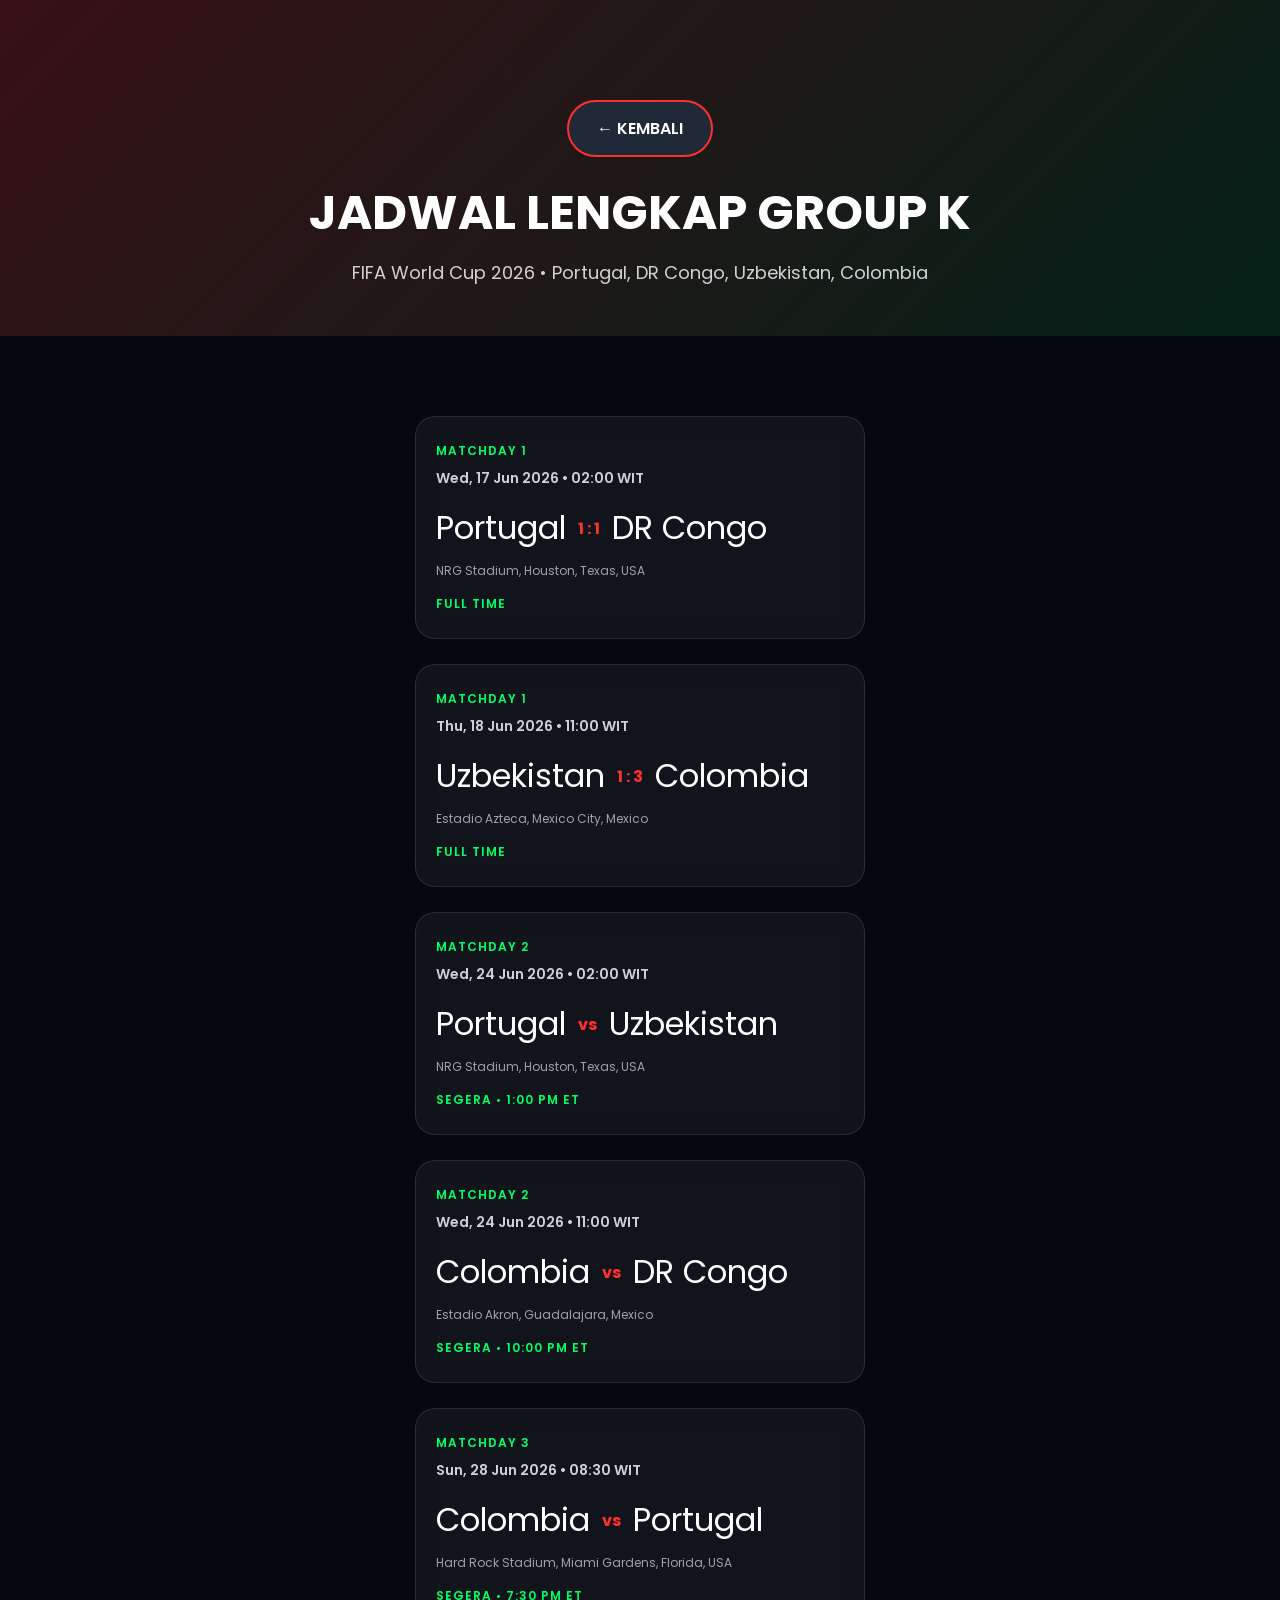
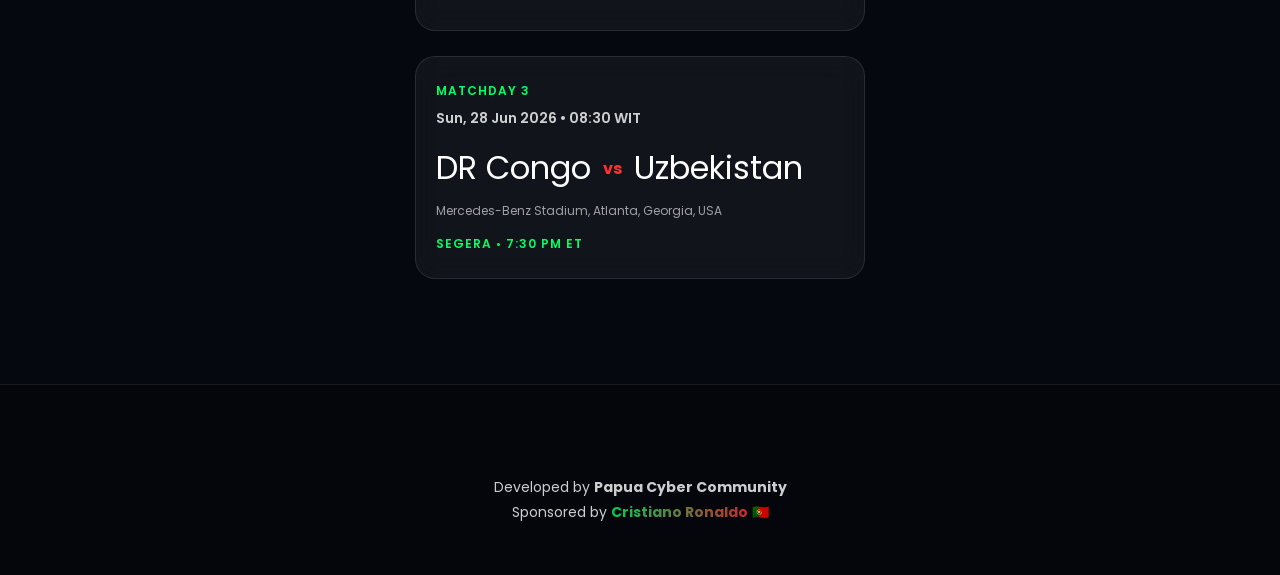
==== jadwal.html @ d337d622 "Update jadwal.html" ====
<!DOCTYPE html>
<html lang="id">

<head>
    <meta charset="UTF-8">
    <meta name="viewport" content="width=device-width, initial-scale=1.0">
    <title>Jadwal Lengkap Grup K - World Cup 2026</title>
    <link rel="stylesheet" href="style.css">
    <link href="https://fonts.googleapis.com/css2?family=Poppins:wght@300;400;500;600;700;800&display=swap" rel="stylesheet">
</head>

<body>
    <!-- HEADER JADWAL -->
    <section class="schedule-header">
        <a href="index.html" class="back-btn">← KEMBALI</a>
        <h1>JADWAL LENGKAP GROUP K</h1>
        <p>FIFA World Cup 2026 • Portugal, DR Congo, Uzbekistan, Colombia</p>
    </section>

    <!-- JADWAL LENGKAP GRUP K -->
    <section class="section">

        <!-- MATCHDAY 1 -->
        <div class="match-card-small">
            <div class="match-league-small">Matchday 1</div>
            <div class="match-date-small">Wed, 17 Jun 2026 • 02:00 WIT</div>
            <div class="match-teams-small">
                <span class="flag-small">Portugal</span>
                <span class="vs-small">1 : 1</span>
                <span class="flag-small">DR Congo</span>
            </div>
            <div class="venue-small">NRG Stadium, Houston, Texas, USA</div>
            <div class="match-status">Full Time</div>
        </div>

        <div class="match-card-small">
            <div class="match-league-small">Matchday 1</div>
            <div class="match-date-small">Thu, 18 Jun 2026 • 11:00 WIT</div>
            <div class="match-teams-small">
                <span class="flag-small">Uzbekistan</span>
                <span class="vs-small">1 : 3</span>
                <span class="flag-small">Colombia</span>
            </div>
            <div class="venue-small">Estadio Azteca, Mexico City, Mexico</div>
            <div class="match-status">Full Time</div>
        </div>

        <!-- MATCHDAY 2 -->
        <div class="match-card-small">
            <div class="match-league-small">Matchday 2</div>
            <div class="match-date-small">Wed, 24 Jun 2026 • 02:00 WIT</div>
            <div class="match-teams-small">
                <span class="flag-small">Portugal</span>
                <span class="vs-small">vs</span>
                <span class="flag-small">Uzbekistan</span>
            </div>
            <div class="venue-small">NRG Stadium, Houston, Texas, USA</div>
            <div class="match-status">Segera • 1:00 PM ET</div>
        </div>

        <div class="match-card-small">
            <div class="match-league-small">Matchday 2</div>
            <div class="match-date-small">Wed, 24 Jun 2026 • 11:00 WIT</div>
            <div class="match-teams-small">
                <span class="flag-small">Colombia</span>
                <span class="vs-small">vs</span>
                <span class="flag-small">DR Congo</span>
            </div>
            <div class="venue-small">Estadio Akron, Guadalajara, Mexico</div>
            <div class="match-status">Segera • 10:00 PM ET</div>
        </div>

        <!-- MATCHDAY 3 -->
        <div class="match-card-small">
            <div class="match-league-small">Matchday 3</div>
            <div class="match-date-small">Sun, 28 Jun 2026 • 08:30 WIT</div>
            <div class="match-teams-small">
                <span class="flag-small">Colombia</span>
                <span class="vs-small">vs</span>
                <span class="flag-small">Portugal</span>
            </div>
            <div class="venue-small">Hard Rock Stadium, Miami Gardens, Florida, USA</div>
            <div class="match-status">Segera • 7:30 PM ET</div>
        </div>

        <div class="match-card-small">
            <div class="match-league-small">Matchday 3</div>
            <div class="match-date-small">Sun, 28 Jun 2026 • 08:30 WIT</div>
            <div class="match-teams-small">
                <span class="flag-small">DR Congo</span>
                <span class="vs-small">vs</span>
                <span class="flag-small">Uzbekistan</span>
            </div>
            <div class="venue-small">Mercedes-Benz Stadium, Atlanta, Georgia, USA</div>
            <div class="match-status">Segera • 7:30 PM ET</div>
        </div>

    </section>

    <!-- FOOTER -->
    <footer>
    
        <br>
        <div class="footer-credit">
            Developed by <strong>Papua Cyber Community</strong><br>
            Sponsored by <strong>Cristiano Ronaldo</strong> 🇵🇹
        </div>
    </footer>

    <script src="script.js"></script>
</body>
    </html>
---- style.css ----
*{
    margin:0;
    padding:0;
    box-sizing:border-box;
}
html{
    scroll-behavior:smooth;
}
body{
    font-family:'Poppins',sans-serif;
    background:#05080f;
    color:#fff;
    overflow-x:hidden;
}

/* ================================= MENU - TRANSPARANT 100% ================================= */
.menu-container{
    position:fixed;
    top:20px;
    left:20px;
    z-index:999;
}
#menuBtn{
    width:55px;
    height:55px;
    border:none;
    background:transparent;
    cursor:pointer;
    font-size:28px;
    color:white;
    transition:.3s;
}
#menuBtn:hover{
    transform:scale(1.1);
    color:#00ff66;
}
#dropdownMenu{
    position:absolute;
    top:65px;
    left:0;
    width:220px;
    display:none;
    overflow:hidden;
    border-radius:15px;
    background:#111827;
    box-shadow:0 10px 30px rgba(0,0,0,.5);
    border:1px solid rgba(255,255,255,.1);
}
#dropdownMenu.show{
    display:block;
}
#dropdownMenu button{
    width:100%;
    border:none;
    background:none;
    color:white;
    text-align:left;
    padding:15px 20px;
    cursor:pointer;
    font-size:15px;
    transition:.3s;
}
#dropdownMenu button:hover{
    background:#1f2937;
}

/* ================================= MODAL ================================= */
.modal{
    display:none;
    position:fixed;
    inset:0;
    background:rgba(0,0,0,.8);
    justify-content:center;
    align-items:center;
    z-index:999;
}
.modal-content{
    width:90%;
    max-width:500px;
    background:#111827;
    padding:30px;
    border-radius:20px;
    text-align:center;
}
.modal-content h2{
    margin-bottom:15px;
}
.modal-content p{
    line-height:1.8;
}
#closeModal{
    margin-top:20px;
    border:none;
    padding:12px 25px;
    border-radius:10px;
    background:#dc2626;
    color:white;
    cursor:pointer;
    transition:.3s;
}
#closeModal:hover{
    opacity:.9;
}

/* ================================= HERO ================================= */
.hero{
    min-height:100vh;
    background:linear-gradient(rgba(0,0,0,.70),rgba(0,0,0,.70)),url('portugal.jpg');
    background-size:cover;
    background-position:center;
    display:flex;
    align-items:center;
}
.hero-content{
    width:100%;
    max-width:1200px;
    margin:auto;
    padding:120px 40px;
}
.hero-content small{
    display:block;
    color:#00ff66;
    font-size:18px;
    font-weight:600;
    margin-bottom:10px;
}
.hero-content h1{
    font-size:clamp(55px,8vw,100px);
    font-weight:800;
    line-height:1;
}
.hero-content h1 span{
    display:block;
    color:#ff3030;
}
.divider{
    width:350px;
    max-width:90%;
    height:4px;
    border-radius:50px;
    margin:25px 0;
    background:linear-gradient(90deg,#00ff66,#ff3030);
}
.hero-content p{
    max-width:650px;
    font-size:20px;
    line-height:1.8;
    margin-bottom:35px;
}

/* ================================= BUTTON ================================= */
.hero-buttons{
    display:flex;
    flex-wrap:wrap;
    gap:15px;
}
#joinMainBtn{
    border:none;
    background:#25D366;
    color:white;
    padding:18px 30px;
    border-radius:50px;
    font-size:16px;
    font-weight:700;
    cursor:pointer;
    transition:.3s;
    box-shadow:0 10px 25px rgba(37,211,102,.3);
}
#joinMainBtn:hover{
    transform:translateY(-4px);
}

/* ================================= SECTION ================================= */
.section{
    padding:80px 20px;
}
.section-title{
    text-align:center;
    font-size:42px;
    margin-bottom:50px;
}

/* ================================= SCHEDULE HEADER HALAMAN JADWAL ================================= */
.schedule-header{
    padding:100px 20px 50px;
    text-align:center;
    background:linear-gradient(135deg,rgba(255,48,48,.2),rgba(0,255,102,.1));
}
.schedule-header h1{
    font-size:48px;
    margin:20px 0 10px;
}
.schedule-header p{
    font-size:18px;
    opacity:.8;
}

/* ================================= BACK BUTTON ================================= */
.back-btn{
    display:inline-block;
    text-decoration:none;
    background:#1f2937;
    color:white;
    border:2px solid #ff3030;
    padding:14px 28px;
    border-radius:50px;
    font-size:16px;
    font-weight:600;
    cursor:pointer;
    transition:.3s;
}
.back-btn:hover{
    background:#ff3030;
    transform:translateY(-3px);
}

/* ================================= MATCH CARD BESAR HOME ================================= */
.match-card{
    max-width:800px;
    margin:0 auto 35px;
    background:linear-gradient(135deg,rgba(255,48,48,.15),rgba(0,255,102,.10));
    border:1px solid rgba(255,255,255,.12);
    backdrop-filter:blur(20px);
    border-radius:30px;
    padding:40px 30px;
    text-align:center;
    box-shadow:0 20px 60px rgba(0,0,0,.4);
    transition:.3s;
}
.match-card:hover{
    transform:translateY(-8px);
    border-color:rgba(255,48,48,.3);
}
.match-league{
    color:#00ff66;
    font-size:14px;
    font-weight:600;
    margin-bottom:10px;
}
.match-date{
    font-size:18px;
    font-weight:600;
    margin-bottom:30px;
    opacity:.9;
}
.match-teams{
    display:flex;
    align-items:center;
    justify-content:space-between;
    gap:20px;
    margin-bottom:30px;
}
.team{
    flex:1;
}
.team-flag{
    font-size:80px;
    margin-bottom:10px;
}
.team h3{
    font-size:28px;
    font-weight:700;
}
.match-vs span{
    display:block;
    font-size:32px;
    font-weight:800;
    color:#ff3030;
    margin-bottom:8px;
}
.match-vs small{
    font-size:12px;
    opacity:.7;
}
.match-live-btn{
    width:100%;
    max-width:400px;
    border:none;
    background:#ff3030;
    color:white;
    padding:18px 30px;
    border-radius:50px;
    font-size:17px;
    font-weight:700;
    cursor:pointer;
    transition:.3s;
    box-shadow:0 10px 30px rgba(255,48,48,.4);
}
.match-live-btn:hover{
    transform:translateY(-4px);
    background:#cc2626;
}

/* ================================= MATCH CARD KECIL RATA KIRI HALAMAN JADWAL ================================= */
.match-card-small{
    max-width:450px;
    margin:0 auto 25px;
    background:rgba(255,255,255,.05);
    border:1px solid rgba(255,255,255,.1);
    backdrop-filter:blur(15px);
    border-radius:20px;
    padding:25px 20px;
    text-align:left;
    transition:.3s;
}
.match-card-small:hover{
    transform:translateY(-5px);
    border-color:rgba(255,48,48,.3);
}
.match-league-small{
    color:#00ff66;
    font-size:12px;
    font-weight:600;
    margin-bottom:8px;
    text-transform:uppercase;
    letter-spacing:1px;
}
.match-date-small{
    font-size:14px;
    font-weight:600;
    margin-bottom:15px;
    opacity:.8;
}
.match-teams-small{
    display:flex;
    align-items:center;
    gap:12px;
    margin-bottom:10px;
}
.flag-small{
    font-size:32px;
}
.vs-small{
    font-size:16px;
    font-weight:700;
    color:#ff3030;
}
.venue-small{
    font-size:12px;
    opacity:.6;
    margin-bottom:15px;
}
.match-live-btn-small{
    width:100%;
    border:none;
    background:#ff3030;
    color:white;
    padding:12px 20px;
    border-radius:12px;
    font-size:14px;
    font-weight:600;
    cursor:pointer;
    transition:.3s;
}
.match-live-btn-small:hover{
    background:#cc2626;
    transform:translateY(-2px);
}

/* ================================= STATUS MATCH JADWAL ================================= */
.match-status{
    font-size:12px;
    font-weight:600;
    color:#00ff66;
    margin-top:8px;
    text-transform:uppercase;
    letter-spacing:1px;
}

/* ================================= ABOUT CARD ================================= */
.about-card{
    max-width:1100px;
    margin:auto;
    display:flex;
    align-items:center;
    gap:30px;
    background:rgba(255,255,255,.05);
    border:1px solid rgba(255,255,255,.08);
    backdrop-filter:blur(15px);
    border-radius:25px;
    padding:35px;
}
.about-logo{
    font-size:90px;
    min-width:100px;
}
.about-card h2{
    margin-bottom:15px;
}
.about-card p{
    line-height:1.9;
}

/* ================================= ACHIEVEMENT ================================= */
.achievement-grid{
    max-width:1200px;
    margin:auto;
    display:grid;
    grid-template-columns:repeat(auto-fit,minmax(280px,1fr));
    gap:25px;
}
.achievement-card{
    background:rgba(255,255,255,.05);
    border:1px solid rgba(255,255,255,.08);
    backdrop-filter:blur(10px);
    border-radius:20px;
    padding:35px;
    text-align:center;
    transition:.3s;
}
.achievement-card:hover{
    transform:translateY(-8px);
}
.achievement-card h3{
    margin-bottom:10px;
}

/* ================================= FOOTER ================================= */
footer{
    background:#04060c;
    text-align:center;
    padding:50px 20px;
    border-top:1px solid rgba(255,255,255,.08);
}
footer h3{
    margin-bottom:10px;
}
.footer-credit{
    margin-top:15px;
    opacity:.8;
    font-size:14px;
    line-height:1.8;
}
.footer-credit strong:last-child{
    background: linear-gradient(90deg, #00ff66, #ff3030);
    -webkit-background-clip: text;
    -webkit-text-fill-color: transparent;
    background-clip: text;
}

/* ================================= SCROLL ANIMATION ================================= */
.hidden{
    opacity:0;
    transform:translateY(30px);
    transition:.8s;
}
.visible{
    opacity:1;
    transform:translateY(0);
}

/* ================================= TABLET ================================= */
@media(max-width:768px){
.hero-content{
        text-align:center;
        padding:120px 20px;
    }
.divider{
        margin:25px auto;
    }
.hero-content p{
        margin:0 auto 35px;
    }
.hero-buttons{
        justify-content:center;
    }
.about-card{
        flex-direction:column;
        text-align:center;
    }
.section-title{
        font-size:32px;
    }
.schedule-header h1{
        font-size:36px;
    }
.match-teams{
        flex-direction:column;
        gap:25px;
    }
.team-flag{
        font-size:60px;
    }
.team h3{
        font-size:22px;
    }
.match-vs span{
        font-size:24px;
    }
}

/* ================================= MOBILE ================================= */
@media(max-width:480px){
.hero-content h1{
        font-size:42px;
    }
.hero-content p{
        font-size:16px;
    }
.about-logo{
        font-size:70px;
    }
#joinMainBtn{
        width:100%;
        font-size:14px;
        padding:16px 20px;
    }
.match-card{
        padding:30px 20px;
    }
.match-date{
        font-size:16px;
    }
.match-card-small{
        max-width:100%;
        padding:20px 15px;
    }
.flag-small{
        font-size:28px;
    }
    }
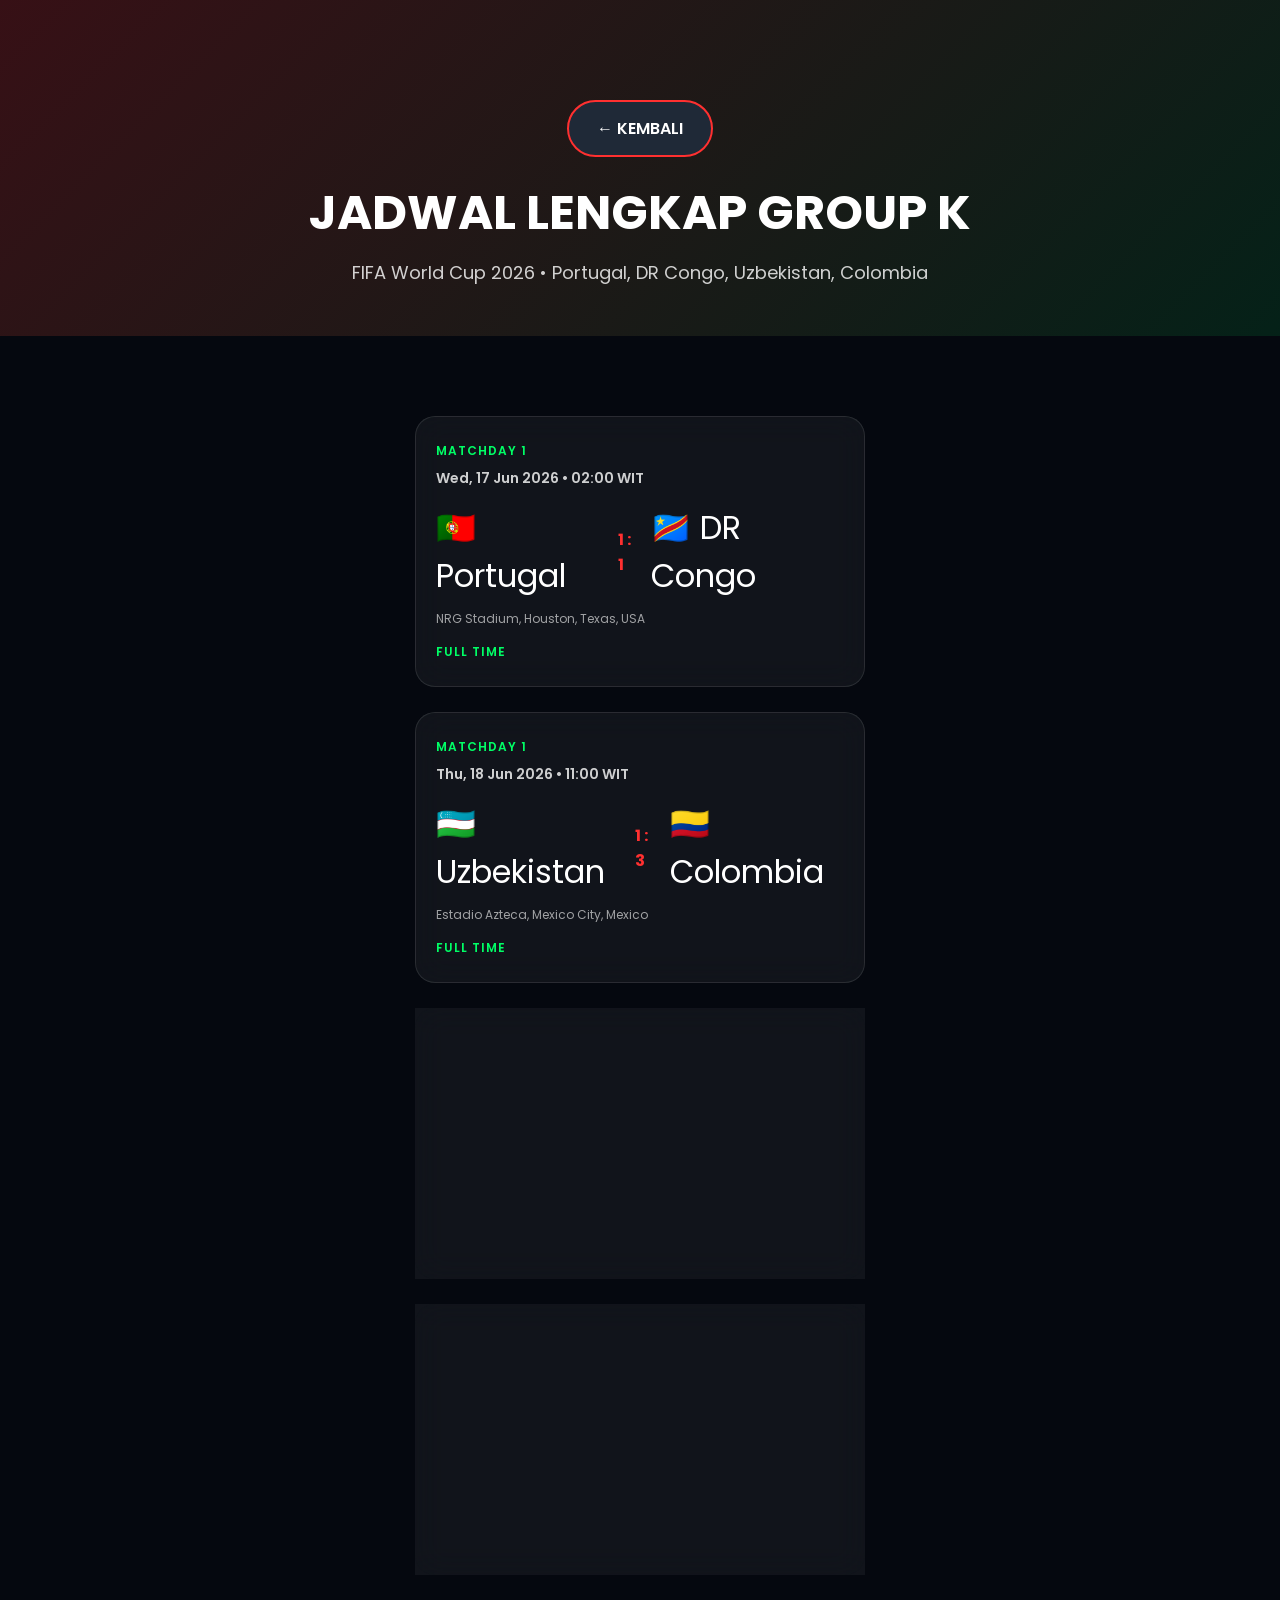
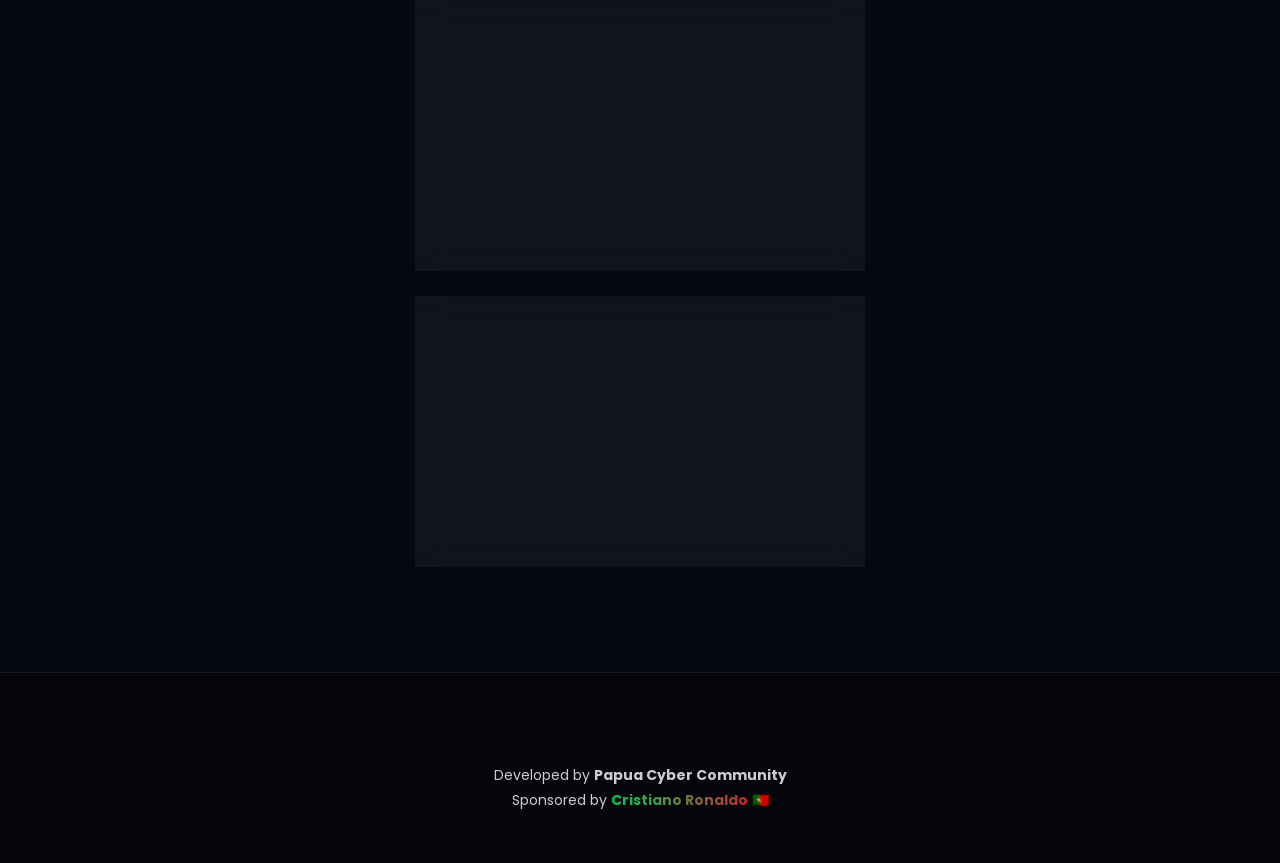
==== commit 5460ccc4: "Update jadwal.html" ====
--- a/jadwal.html
+++ b/jadwal.html
@@ -25,9 +25,9 @@
             <div class="match-league-small">Matchday 1</div>
             <div class="match-date-small">Wed, 17 Jun 2026 • 02:00 WIT</div>
             <div class="match-teams-small">
-                <span class="flag-small">Portugal</span>
+                <span class="flag-small">🇵🇹 Portugal</span>
                 <span class="vs-small">1 : 1</span>
-                <span class="flag-small">DR Congo</span>
+                <span class="flag-small">🇨🇩 DR Congo</span>
             </div>
             <div class="venue-small">NRG Stadium, Houston, Texas, USA</div>
             <div class="match-status">Full Time</div>
@@ -37,9 +37,9 @@
             <div class="match-league-small">Matchday 1</div>
             <div class="match-date-small">Thu, 18 Jun 2026 • 11:00 WIT</div>
             <div class="match-teams-small">
-                <span class="flag-small">Uzbekistan</span>
+                <span class="flag-small">🇺🇿 Uzbekistan</span>
                 <span class="vs-small">1 : 3</span>
-                <span class="flag-small">Colombia</span>
+                <span class="flag-small">🇨🇴 Colombia</span>
             </div>
             <div class="venue-small">Estadio Azteca, Mexico City, Mexico</div>
             <div class="match-status">Full Time</div>
@@ -50,9 +50,9 @@
             <div class="match-league-small">Matchday 2</div>
             <div class="match-date-small">Wed, 24 Jun 2026 • 02:00 WIT</div>
             <div class="match-teams-small">
-                <span class="flag-small">Portugal</span>
+                <span class="flag-small">🇵🇹 Portugal</span>
                 <span class="vs-small">vs</span>
-                <span class="flag-small">Uzbekistan</span>
+                <span class="flag-small">🇺🇿 Uzbekistan</span>
             </div>
             <div class="venue-small">NRG Stadium, Houston, Texas, USA</div>
             <div class="match-status">Segera • 1:00 PM ET</div>
@@ -62,9 +62,9 @@
             <div class="match-league-small">Matchday 2</div>
             <div class="match-date-small">Wed, 24 Jun 2026 • 11:00 WIT</div>
             <div class="match-teams-small">
-                <span class="flag-small">Colombia</span>
+                <span class="flag-small">🇨🇴 Colombia</span>
                 <span class="vs-small">vs</span>
-                <span class="flag-small">DR Congo</span>
+                <span class="flag-small">🇨🇩 DR Congo</span>
             </div>
             <div class="venue-small">Estadio Akron, Guadalajara, Mexico</div>
             <div class="match-status">Segera • 10:00 PM ET</div>
@@ -75,9 +75,9 @@
             <div class="match-league-small">Matchday 3</div>
             <div class="match-date-small">Sun, 28 Jun 2026 • 08:30 WIT</div>
             <div class="match-teams-small">
-                <span class="flag-small">Colombia</span>
+                <span class="flag-small">🇨🇴 Colombia</span>
                 <span class="vs-small">vs</span>
-                <span class="flag-small">Portugal</span>
+                <span class="flag-small">🇵🇹 Portugal</span>
             </div>
             <div class="venue-small">Hard Rock Stadium, Miami Gardens, Florida, USA</div>
             <div class="match-status">Segera • 7:30 PM ET</div>
@@ -87,9 +87,9 @@
             <div class="match-league-small">Matchday 3</div>
             <div class="match-date-small">Sun, 28 Jun 2026 • 08:30 WIT</div>
             <div class="match-teams-small">
-                <span class="flag-small">DR Congo</span>
+                <span class="flag-small">🇨🇩 DR Congo</span>
                 <span class="vs-small">vs</span>
-                <span class="flag-small">Uzbekistan</span>
+                <span class="flag-small">🇺🇿 Uzbekistan</span>
             </div>
             <div class="venue-small">Mercedes-Benz Stadium, Atlanta, Georgia, USA</div>
             <div class="match-status">Segera • 7:30 PM ET</div>
@@ -99,7 +99,7 @@
 
     <!-- FOOTER -->
     <footer>
-    
+        
         <br>
         <div class="footer-credit">
             Developed by <strong>Papua Cyber Community</strong><br>
@@ -109,4 +109,4 @@
 
     <script src="script.js"></script>
 </body>
-    </html>
+                </html>
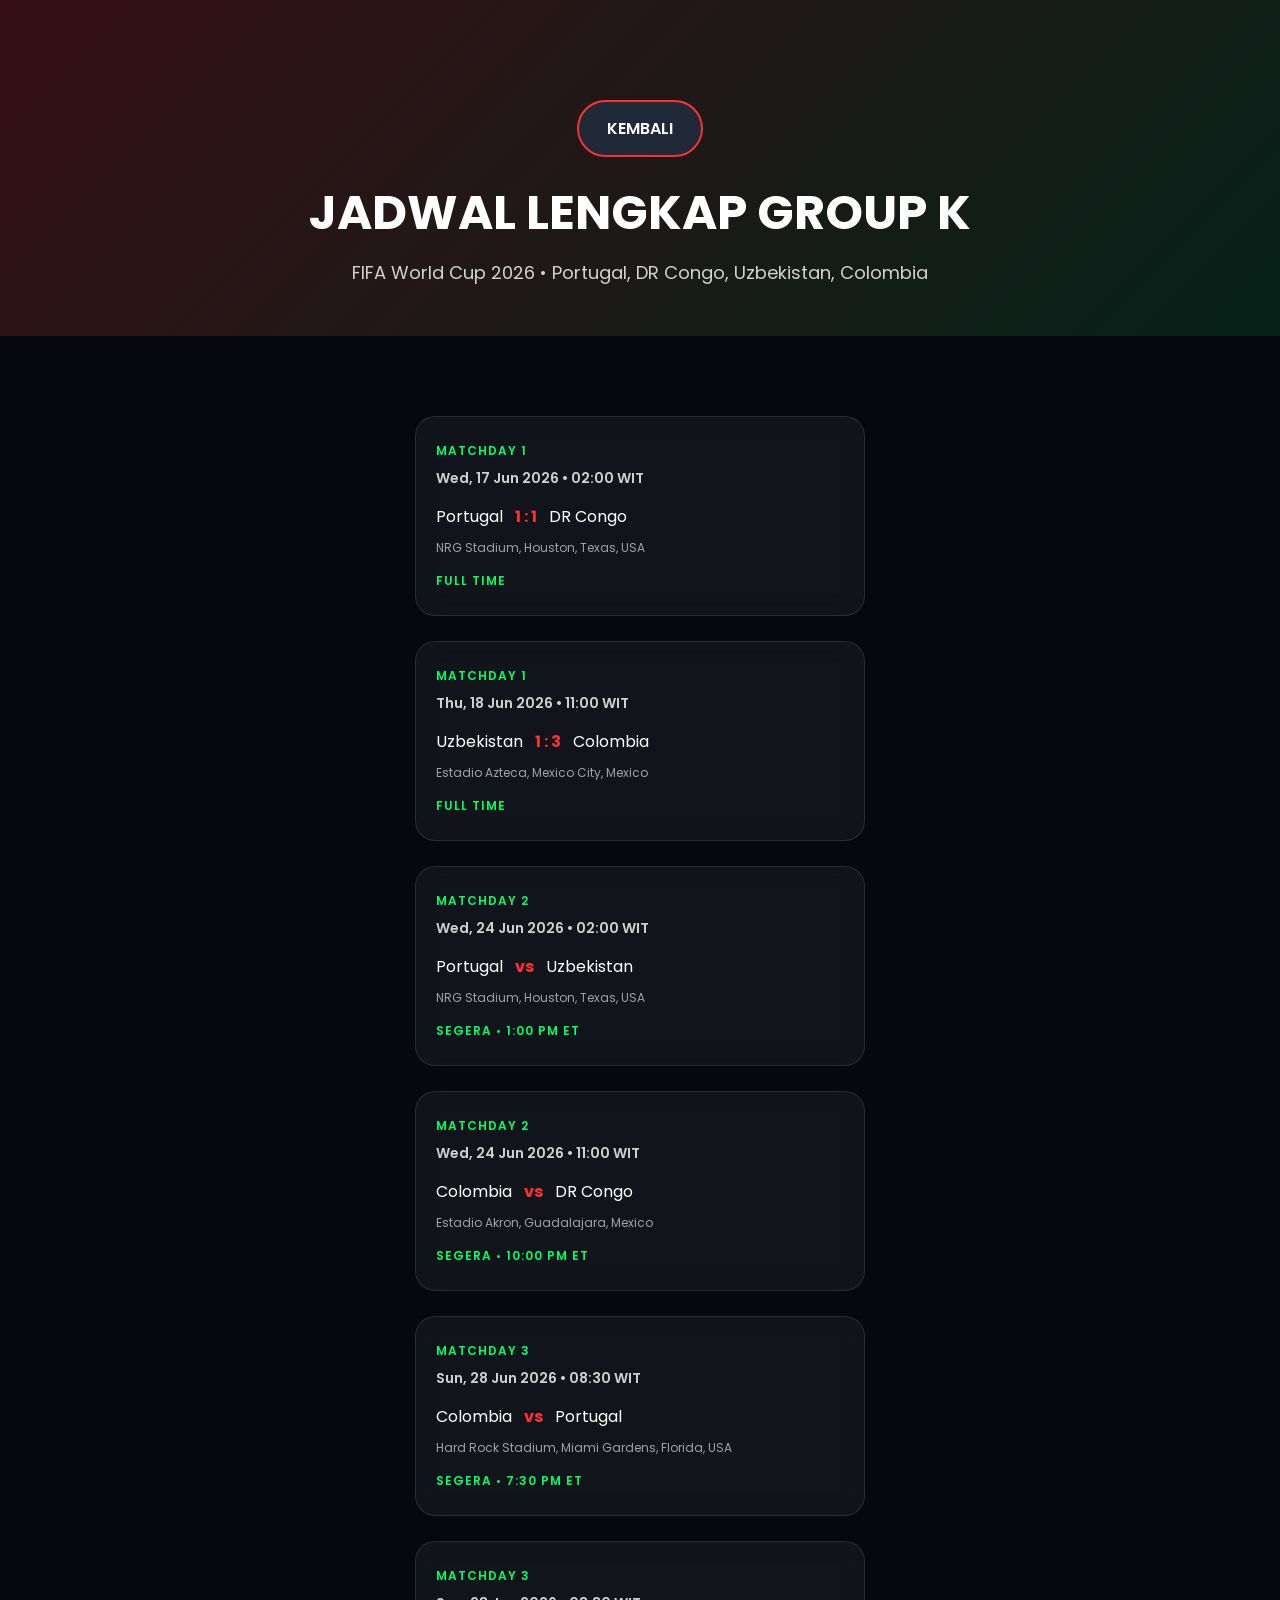
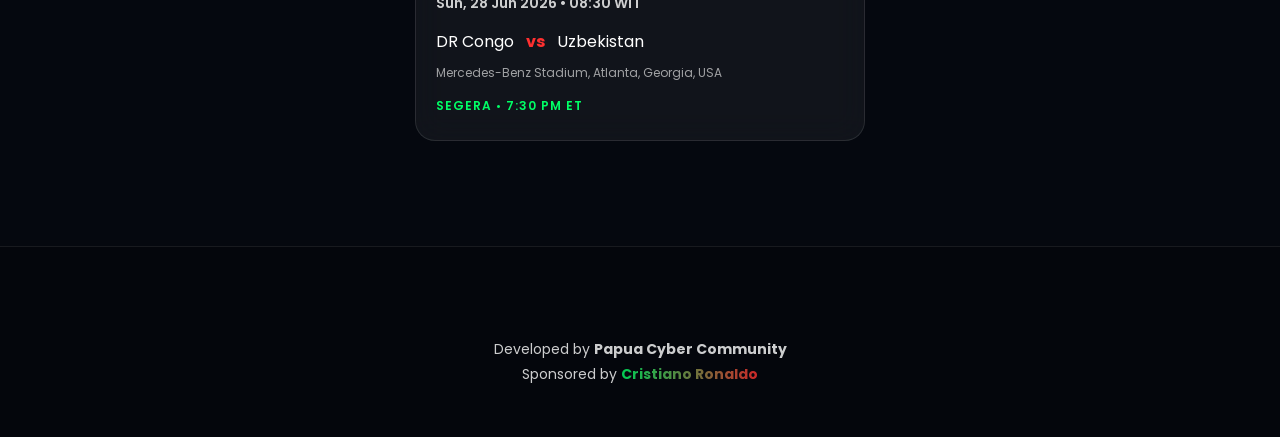
==== commit 71226477: "Update jadwal.html" ====
--- a/jadwal.html
+++ b/jadwal.html
@@ -12,7 +12,7 @@
 <body>
     <!-- HEADER JADWAL -->
     <section class="schedule-header">
-        <a href="index.html" class="back-btn">← KEMBALI</a>
+        <a href="index.html" class="back-btn">KEMBALI</a>
         <h1>JADWAL LENGKAP GROUP K</h1>
         <p>FIFA World Cup 2026 • Portugal, DR Congo, Uzbekistan, Colombia</p>
     </section>
@@ -25,9 +25,9 @@
             <div class="match-league-small">Matchday 1</div>
             <div class="match-date-small">Wed, 17 Jun 2026 • 02:00 WIT</div>
             <div class="match-teams-small">
-                <span class="flag-small">🇵🇹 Portugal</span>
+                <span class="team-name">Portugal</span>
                 <span class="vs-small">1 : 1</span>
-                <span class="flag-small">🇨🇩 DR Congo</span>
+                <span class="team-name">DR Congo</span>
             </div>
             <div class="venue-small">NRG Stadium, Houston, Texas, USA</div>
             <div class="match-status">Full Time</div>
@@ -37,9 +37,9 @@
             <div class="match-league-small">Matchday 1</div>
             <div class="match-date-small">Thu, 18 Jun 2026 • 11:00 WIT</div>
             <div class="match-teams-small">
-                <span class="flag-small">🇺🇿 Uzbekistan</span>
+                <span class="team-name">Uzbekistan</span>
                 <span class="vs-small">1 : 3</span>
-                <span class="flag-small">🇨🇴 Colombia</span>
+                <span class="team-name">Colombia</span>
             </div>
             <div class="venue-small">Estadio Azteca, Mexico City, Mexico</div>
             <div class="match-status">Full Time</div>
@@ -50,9 +50,9 @@
             <div class="match-league-small">Matchday 2</div>
             <div class="match-date-small">Wed, 24 Jun 2026 • 02:00 WIT</div>
             <div class="match-teams-small">
-                <span class="flag-small">🇵🇹 Portugal</span>
+                <span class="team-name">Portugal</span>
                 <span class="vs-small">vs</span>
-                <span class="flag-small">🇺🇿 Uzbekistan</span>
+                <span class="team-name">Uzbekistan</span>
             </div>
             <div class="venue-small">NRG Stadium, Houston, Texas, USA</div>
             <div class="match-status">Segera • 1:00 PM ET</div>
@@ -62,9 +62,9 @@
             <div class="match-league-small">Matchday 2</div>
             <div class="match-date-small">Wed, 24 Jun 2026 • 11:00 WIT</div>
             <div class="match-teams-small">
-                <span class="flag-small">🇨🇴 Colombia</span>
+                <span class="team-name">Colombia</span>
                 <span class="vs-small">vs</span>
-                <span class="flag-small">🇨🇩 DR Congo</span>
+                <span class="team-name">DR Congo</span>
             </div>
             <div class="venue-small">Estadio Akron, Guadalajara, Mexico</div>
             <div class="match-status">Segera • 10:00 PM ET</div>
@@ -75,9 +75,9 @@
             <div class="match-league-small">Matchday 3</div>
             <div class="match-date-small">Sun, 28 Jun 2026 • 08:30 WIT</div>
             <div class="match-teams-small">
-                <span class="flag-small">🇨🇴 Colombia</span>
+                <span class="team-name">Colombia</span>
                 <span class="vs-small">vs</span>
-                <span class="flag-small">🇵🇹 Portugal</span>
+                <span class="team-name">Portugal</span>
             </div>
             <div class="venue-small">Hard Rock Stadium, Miami Gardens, Florida, USA</div>
             <div class="match-status">Segera • 7:30 PM ET</div>
@@ -87,9 +87,9 @@
             <div class="match-league-small">Matchday 3</div>
             <div class="match-date-small">Sun, 28 Jun 2026 • 08:30 WIT</div>
             <div class="match-teams-small">
-                <span class="flag-small">🇨🇩 DR Congo</span>
+                <span class="team-name">DR Congo</span>
                 <span class="vs-small">vs</span>
-                <span class="flag-small">🇺🇿 Uzbekistan</span>
+                <span class="team-name">Uzbekistan</span>
             </div>
             <div class="venue-small">Mercedes-Benz Stadium, Atlanta, Georgia, USA</div>
             <div class="match-status">Segera • 7:30 PM ET</div>
@@ -103,10 +103,10 @@
         <br>
         <div class="footer-credit">
             Developed by <strong>Papua Cyber Community</strong><br>
-            Sponsored by <strong>Cristiano Ronaldo</strong> 🇵🇹
+            Sponsored by <strong>Cristiano Ronaldo</strong>
         </div>
     </footer>
 
     <script src="script.js"></script>
 </body>
-                </html>
+            </html>
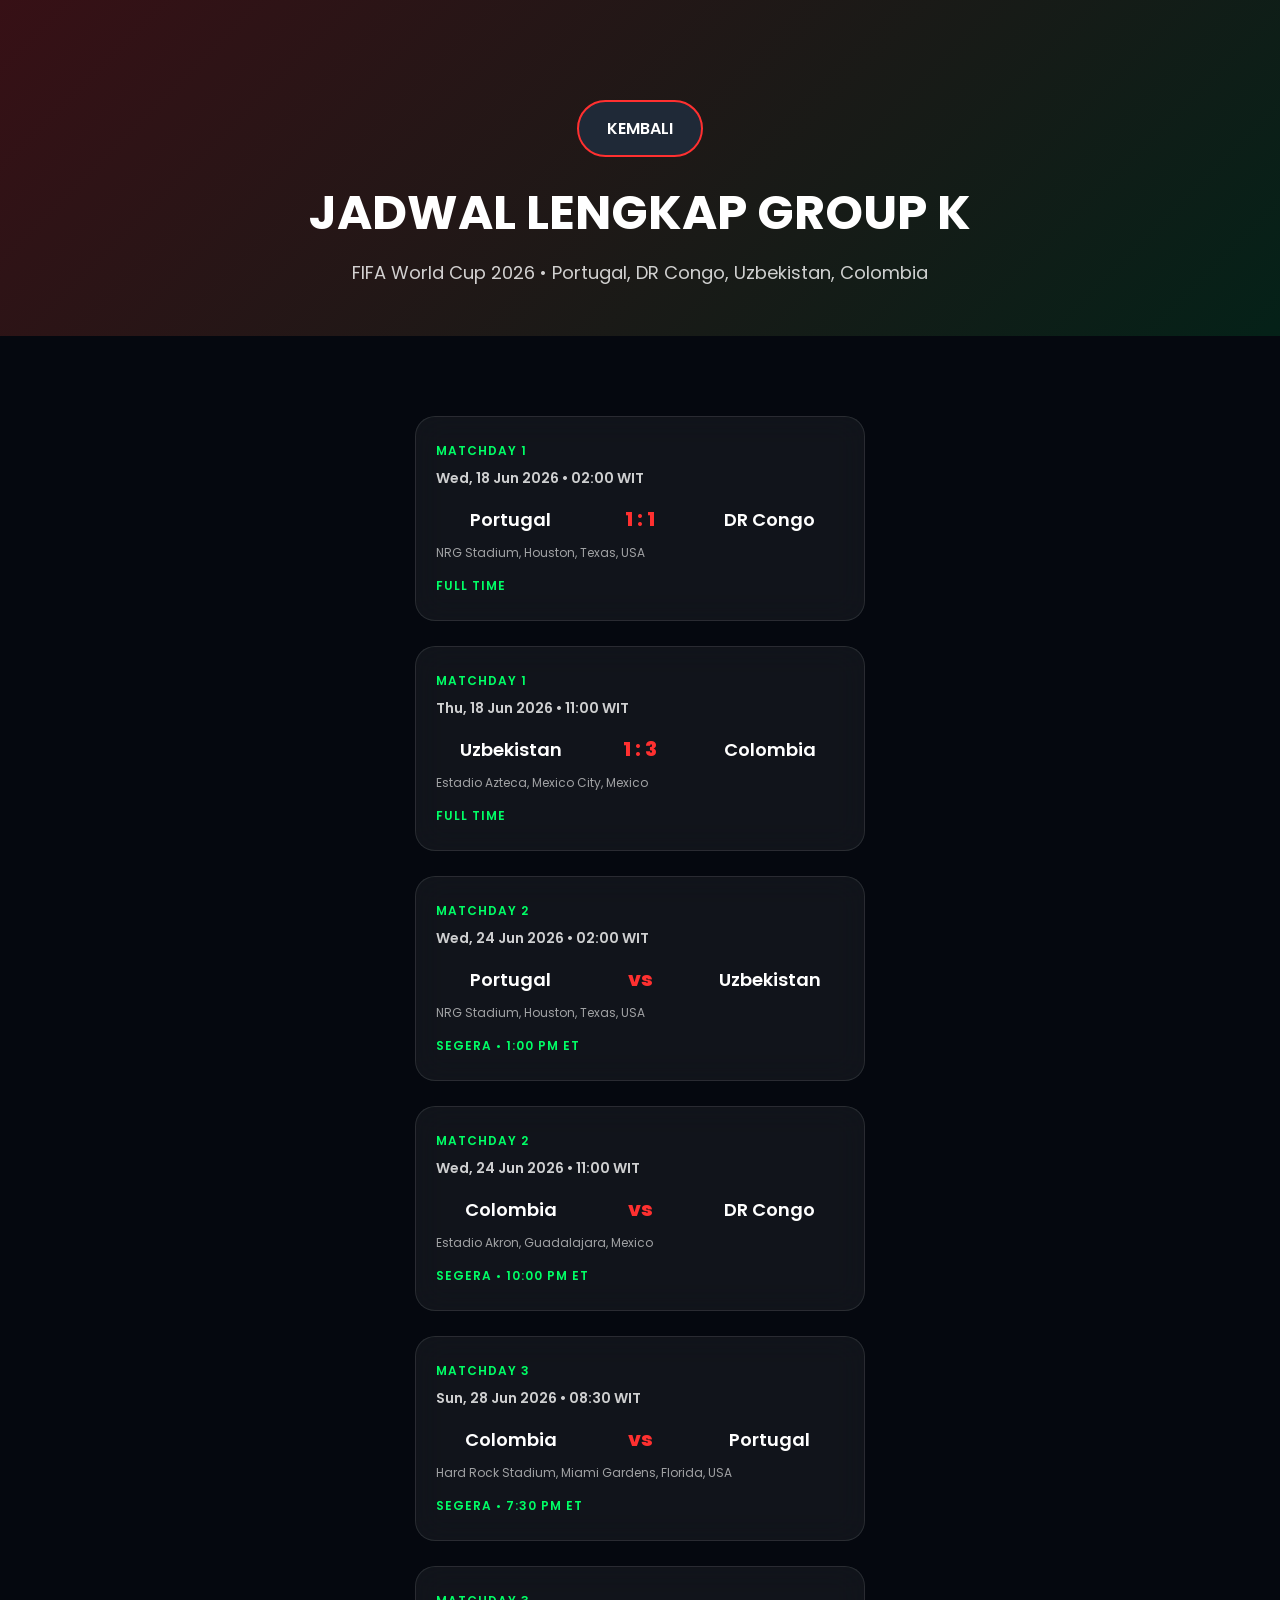
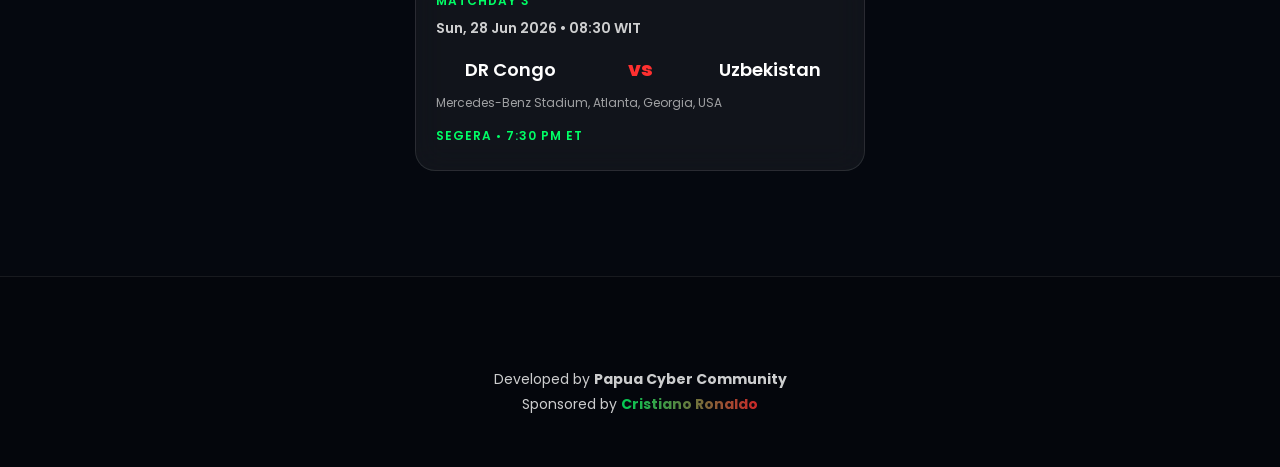
==== commit cf3facce: "Update jadwal.html" ====
--- a/jadwal.html
+++ b/jadwal.html
@@ -23,7 +23,7 @@
         <!-- MATCHDAY 1 -->
         <div class="match-card-small">
             <div class="match-league-small">Matchday 1</div>
-            <div class="match-date-small">Wed, 17 Jun 2026 • 02:00 WIT</div>
+            <div class="match-date-small">Wed, 18 Jun 2026 • 02:00 WIT</div>
             <div class="match-teams-small">
                 <span class="team-name">Portugal</span>
                 <span class="vs-small">1 : 1</span>
--- a/style.css
+++ b/style.css
@@ -321,19 +321,26 @@
     margin-bottom:15px;
     opacity:.8;
 }
+
+/* ================================= TIM & SKOR RAPI SEJAJAR ================================= */
 .match-teams-small{
-    display:flex;
+    display:grid;
+    grid-template-columns:1fr auto 1fr;
     align-items:center;
-    gap:12px;
+    gap:20px;
     margin-bottom:10px;
 }
-.flag-small{
-    font-size:32px;
+.team-name{
+    font-size:18px;
+    font-weight:600;
+    text-align:center;
 }
 .vs-small{
-    font-size:16px;
-    font-weight:700;
+    font-size:20px;
+    font-weight:800;
     color:#ff3030;
+    text-align:center;
+    min-width:70px;
 }
 .venue-small{
     font-size:12px;
@@ -515,7 +522,11 @@
         max-width:100%;
         padding:20px 15px;
     }
-.flag-small{
-        font-size:28px;
-    }
-    }
+.team-name{
+        font-size:16px;
+    }
+.vs-small{
+        font-size:18px;
+        min-width:60px;
+    }
+    }
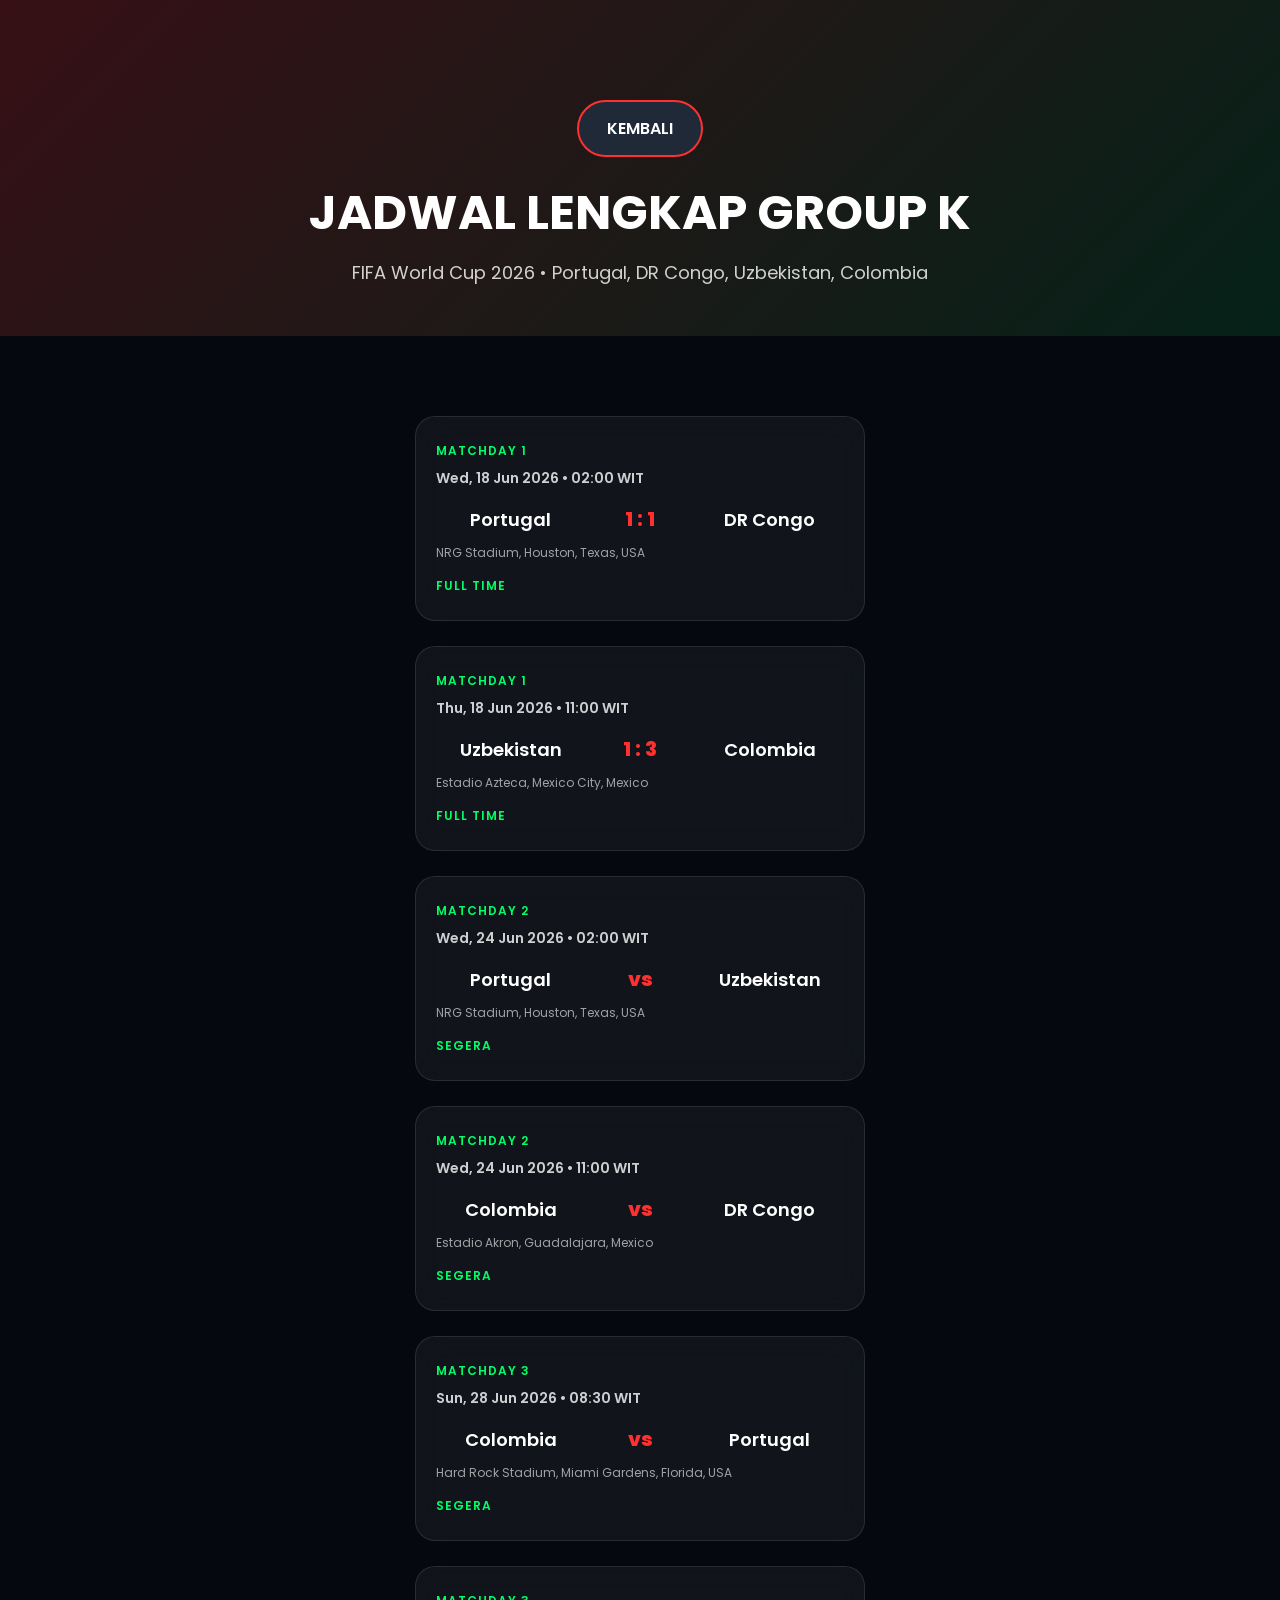
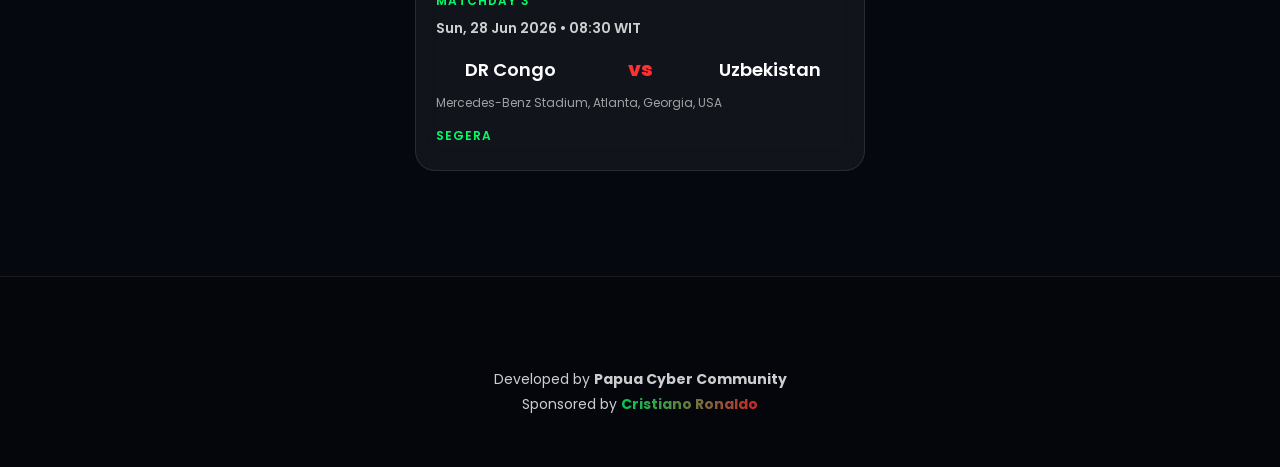
==== commit ae988486: "Update jadwal.html" ====
--- a/jadwal.html
+++ b/jadwal.html
@@ -55,7 +55,7 @@
                 <span class="team-name">Uzbekistan</span>
             </div>
             <div class="venue-small">NRG Stadium, Houston, Texas, USA</div>
-            <div class="match-status">Segera • 1:00 PM ET</div>
+            <div class="match-status">Segera </div>
         </div>
 
         <div class="match-card-small">
@@ -67,7 +67,7 @@
                 <span class="team-name">DR Congo</span>
             </div>
             <div class="venue-small">Estadio Akron, Guadalajara, Mexico</div>
-            <div class="match-status">Segera • 10:00 PM ET</div>
+            <div class="match-status">Segera </div>
         </div>
 
         <!-- MATCHDAY 3 -->
@@ -80,7 +80,7 @@
                 <span class="team-name">Portugal</span>
             </div>
             <div class="venue-small">Hard Rock Stadium, Miami Gardens, Florida, USA</div>
-            <div class="match-status">Segera • 7:30 PM ET</div>
+            <div class="match-status">Segera </div>
         </div>
 
         <div class="match-card-small">
@@ -92,7 +92,7 @@
                 <span class="team-name">Uzbekistan</span>
             </div>
             <div class="venue-small">Mercedes-Benz Stadium, Atlanta, Georgia, USA</div>
-            <div class="match-status">Segera • 7:30 PM ET</div>
+            <div class="match-status">Segera </div>
         </div>
 
     </section>
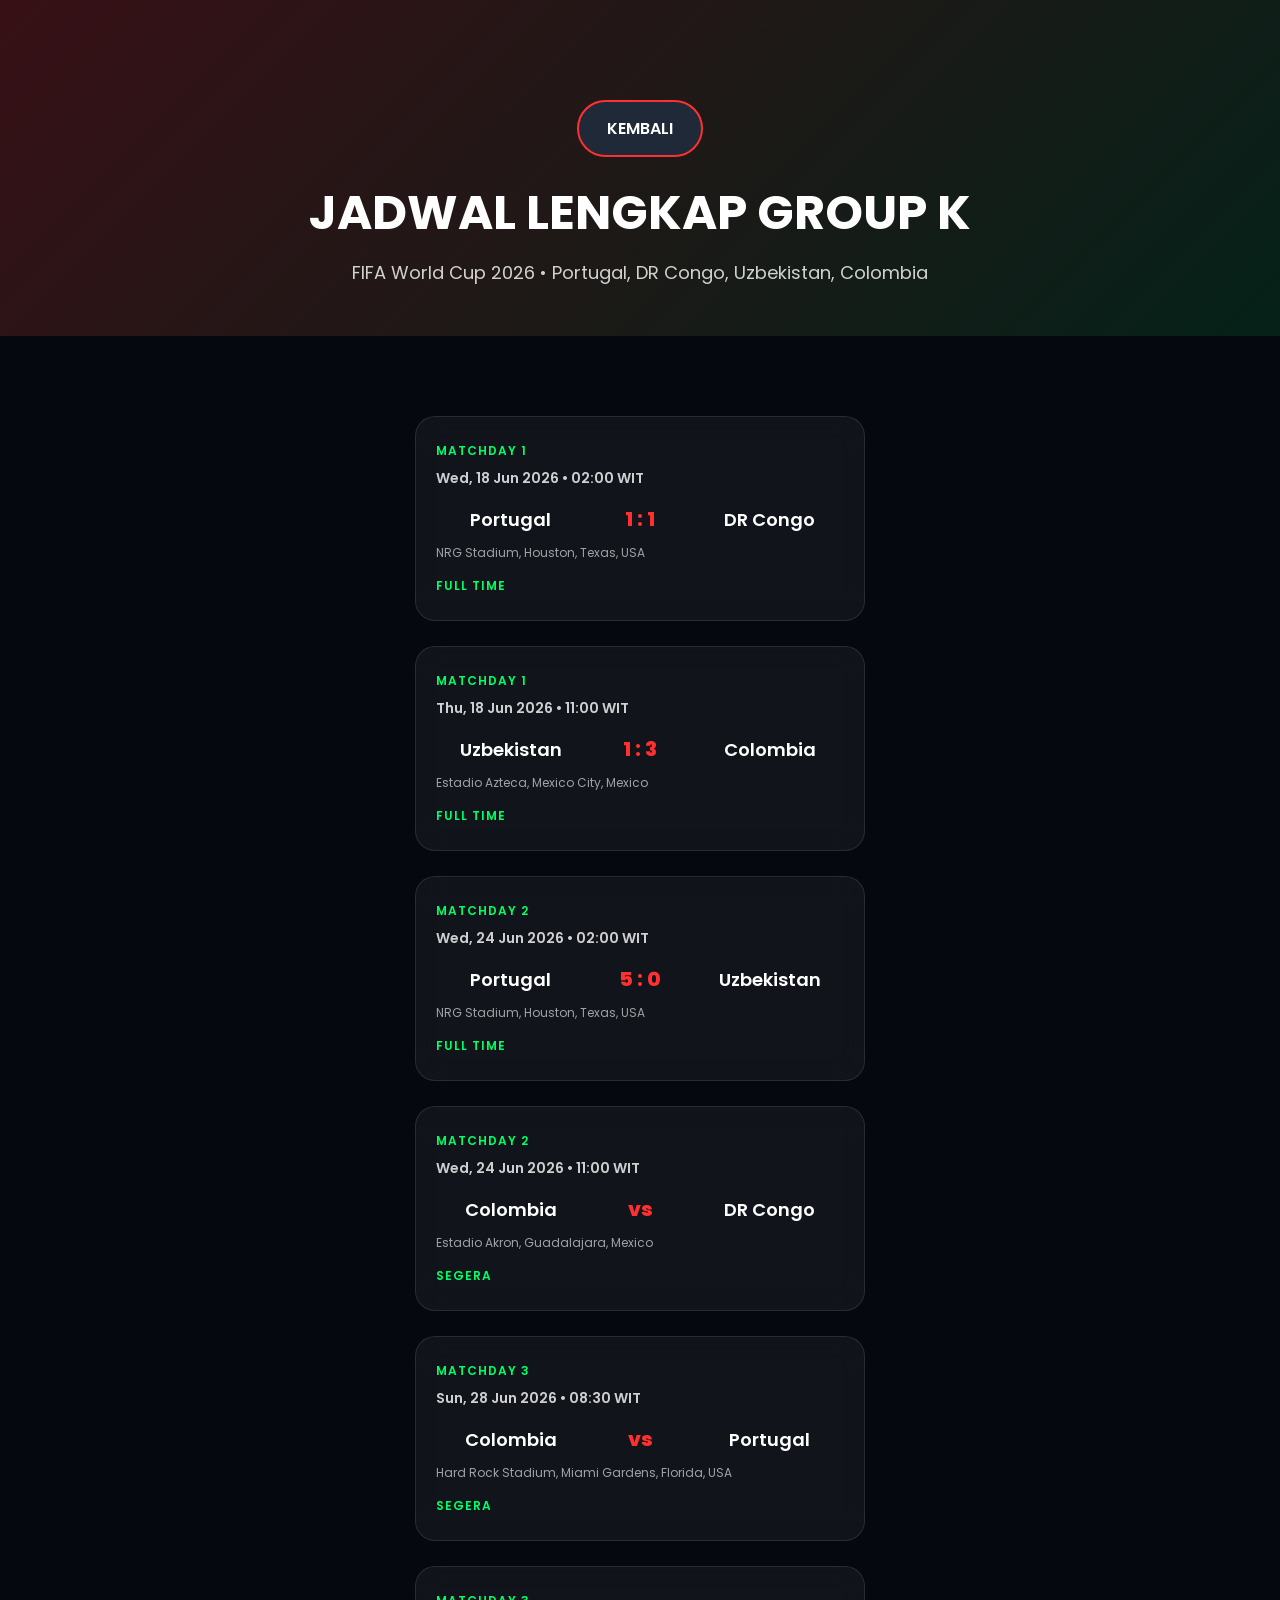
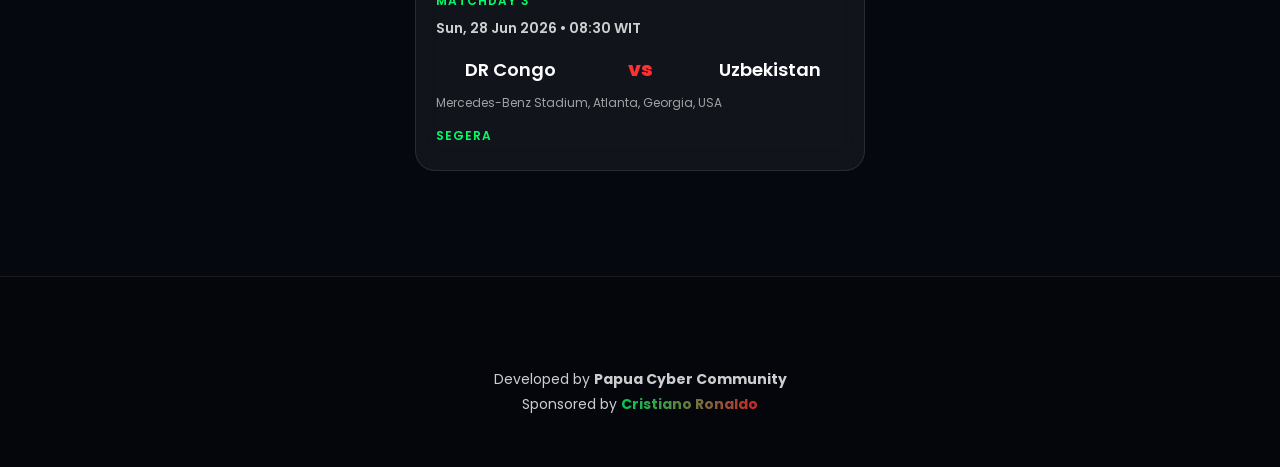
==== commit dfc17810: "Update jadwal.html" ====
--- a/jadwal.html
+++ b/jadwal.html
@@ -51,11 +51,11 @@
             <div class="match-date-small">Wed, 24 Jun 2026 • 02:00 WIT</div>
             <div class="match-teams-small">
                 <span class="team-name">Portugal</span>
-                <span class="vs-small">vs</span>
+                <span class="vs-small">5 : 0</span>
                 <span class="team-name">Uzbekistan</span>
             </div>
             <div class="venue-small">NRG Stadium, Houston, Texas, USA</div>
-            <div class="match-status">Segera </div>
+            <div class="match-status">Full Time</div>
         </div>
 
         <div class="match-card-small">
--- a/style.css
+++ b/style.css
@@ -422,6 +422,60 @@
     margin-bottom:10px;
 }
 
+/* ================================= CR7 NAME + FOLLOW + SOCIAL MEDIA ================================= */
+.cr7-name{
+    font-size:20px;
+    font-weight:700;
+    background:linear-gradient(90deg,#00ff66,#ff3030);
+    -webkit-background-clip:text;
+    -webkit-text-fill-color:transparent;
+    background-clip:text;
+    margin-top:20px;
+    margin-bottom:12px;
+    letter-spacing:1px;
+}
+
+.follow-text{
+    font-size:14px;
+    font-weight:500;
+    opacity:.7;
+    margin-bottom:12px;
+    letter-spacing:2px;
+    text-transform:uppercase;
+}
+
+.cr7-social{
+    display:flex;
+    justify-content:center;
+    gap:18px;
+    margin-bottom:20px;
+}
+.cr7-social a{
+    width:42px;
+    height:42px;
+    display:flex;
+    align-items:center;
+    justify-content:center;
+    background:rgba(255,255,255,.08);
+    border:1px solid rgba(255,255,255,.15);
+    border-radius:12px;
+    transition:.3s;
+}
+.cr7-social a svg{
+    width:22px;
+    height:22px;
+    fill:#fff;
+    transition:.3s;
+}
+.cr7-social a:hover{
+    background:#ff3030;
+    border-color:#ff3030;
+    transform:translateY(-4px);
+}
+.cr7-social a:hover svg{
+    fill:#fff;
+}
+
 /* ================================= FOOTER ================================= */
 footer{
     background:#04060c;
@@ -529,4 +583,24 @@
         font-size:18px;
         min-width:60px;
     }
-    }
+.cr7-name{
+        font-size:18px;
+        margin-top:15px;
+        margin-bottom:10px;
+    }
+.follow-text{
+        font-size:12px;
+        margin-bottom:10px;
+    }
+.cr7-social{
+        gap:12px;
+    }
+.cr7-social a{
+        width:38px;
+        height:38px;
+    }
+.cr7-social a svg{
+        width:20px;
+        height:20px;
+    }
+    }
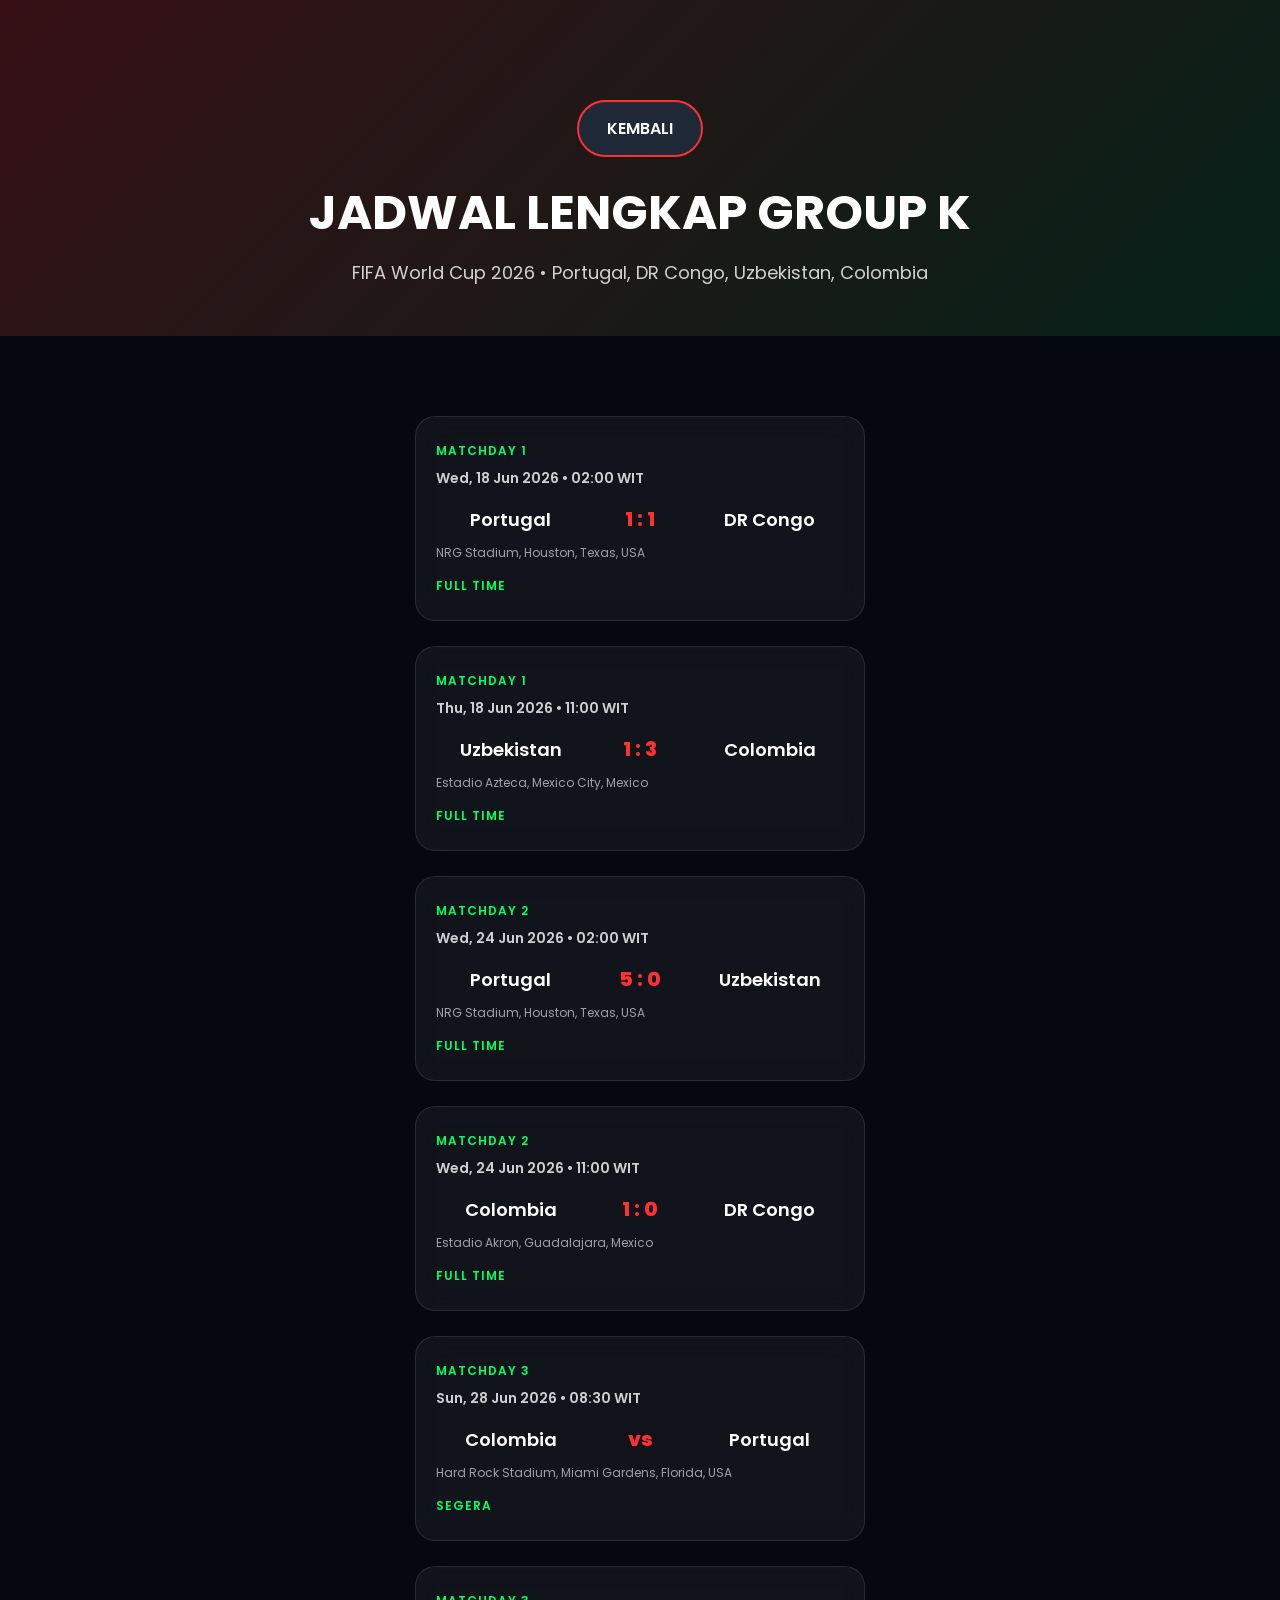
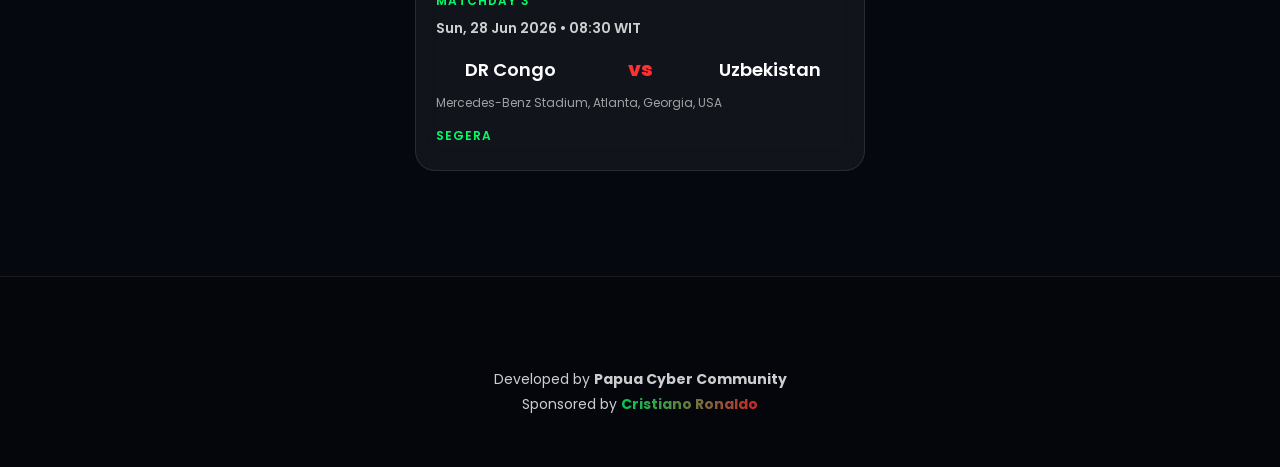
==== commit 2fad7c1f: "Update jadwal.html" ====
--- a/jadwal.html
+++ b/jadwal.html
@@ -63,11 +63,11 @@
             <div class="match-date-small">Wed, 24 Jun 2026 • 11:00 WIT</div>
             <div class="match-teams-small">
                 <span class="team-name">Colombia</span>
-                <span class="vs-small">vs</span>
+                <span class="vs-small">1 : 0</span>
                 <span class="team-name">DR Congo</span>
             </div>
             <div class="venue-small">Estadio Akron, Guadalajara, Mexico</div>
-            <div class="match-status">Segera </div>
+            <div class="match-status">Full Time</div>
         </div>
 
         <!-- MATCHDAY 3 -->
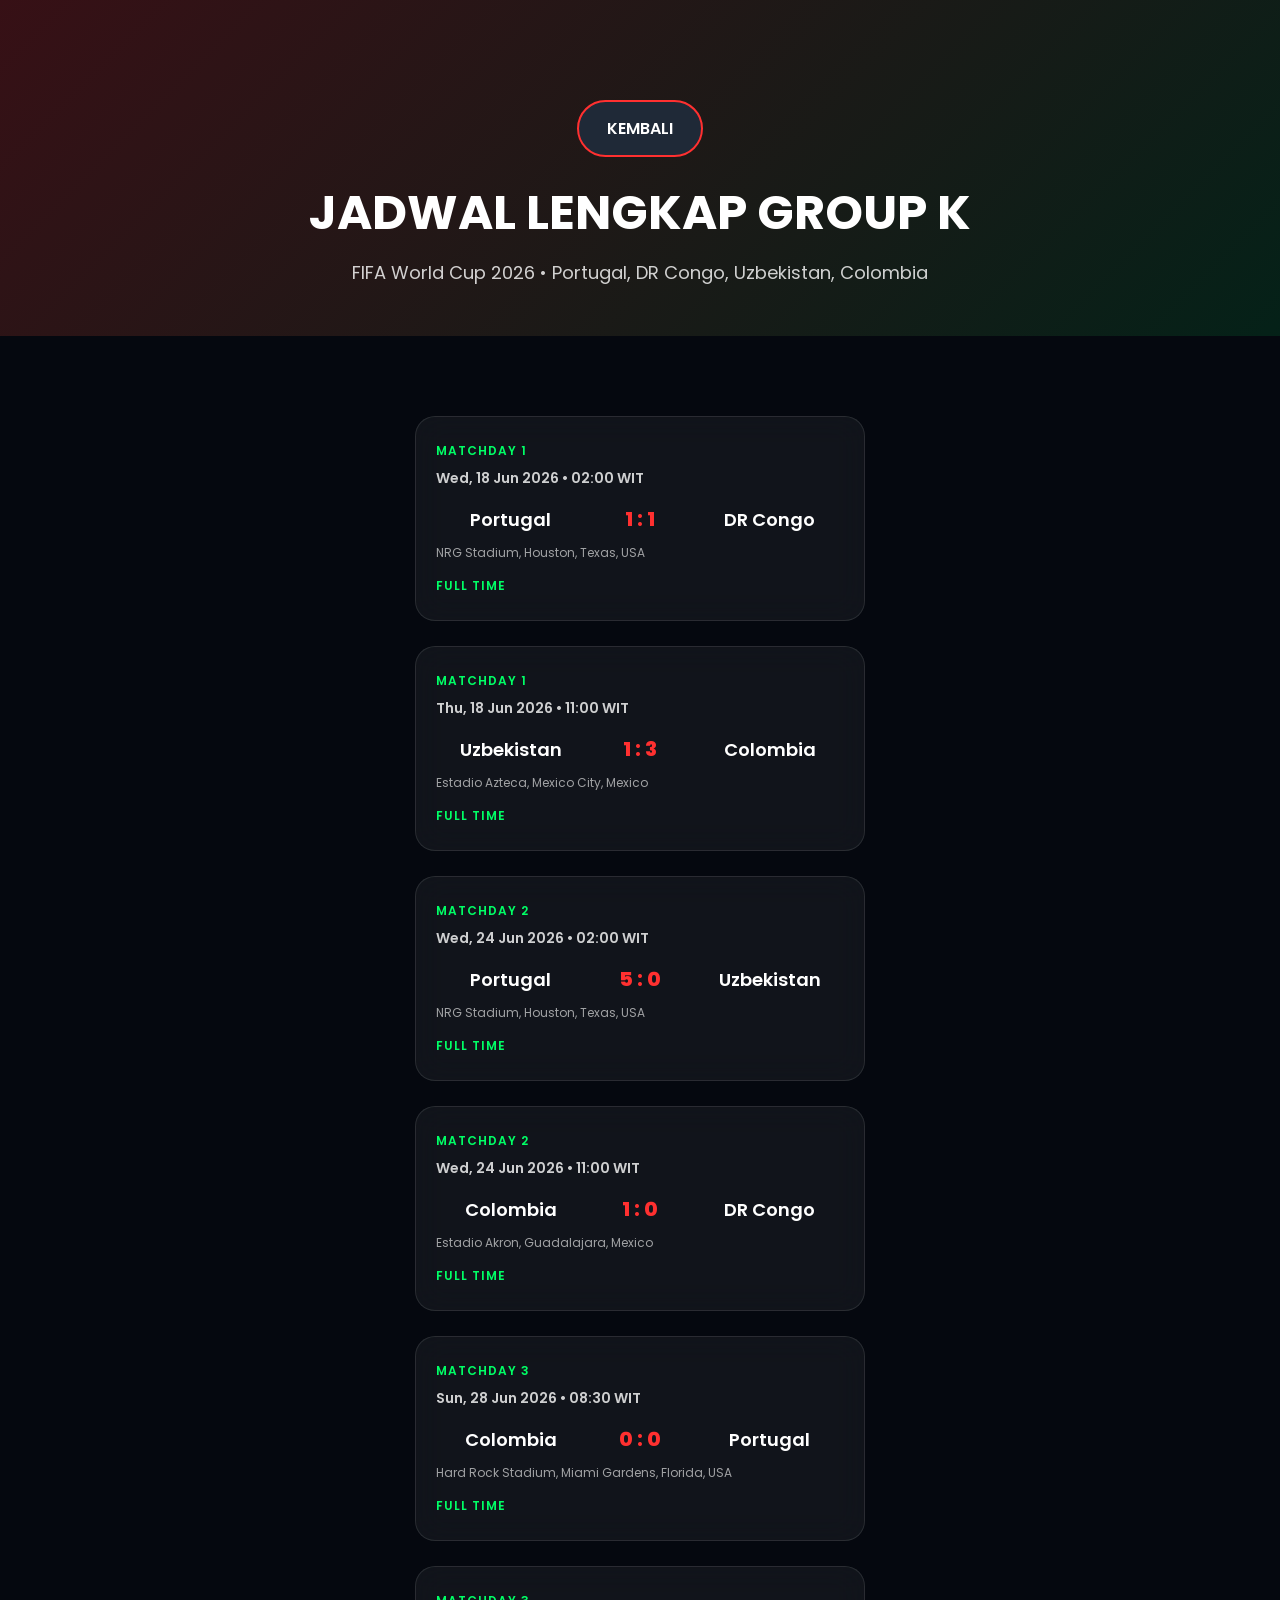
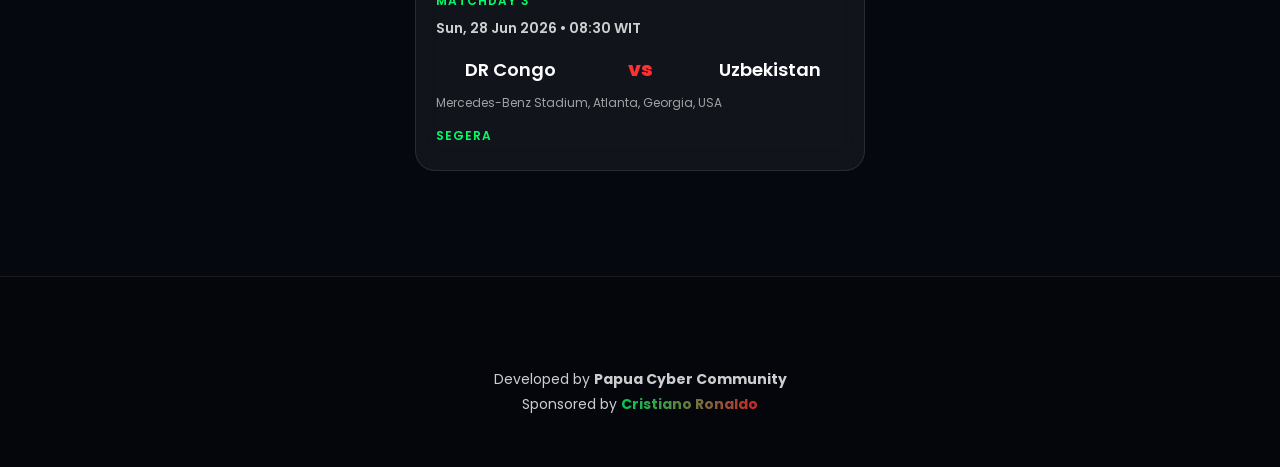
==== commit bd8cc328: "Update jadwal.html" ====
--- a/jadwal.html
+++ b/jadwal.html
@@ -76,11 +76,11 @@
             <div class="match-date-small">Sun, 28 Jun 2026 • 08:30 WIT</div>
             <div class="match-teams-small">
                 <span class="team-name">Colombia</span>
-                <span class="vs-small">vs</span>
+                <span class="vs-small">0 : 0</span>
                 <span class="team-name">Portugal</span>
             </div>
             <div class="venue-small">Hard Rock Stadium, Miami Gardens, Florida, USA</div>
-            <div class="match-status">Segera </div>
+            <div class="match-status">Full Time </div>
         </div>
 
         <div class="match-card-small">
